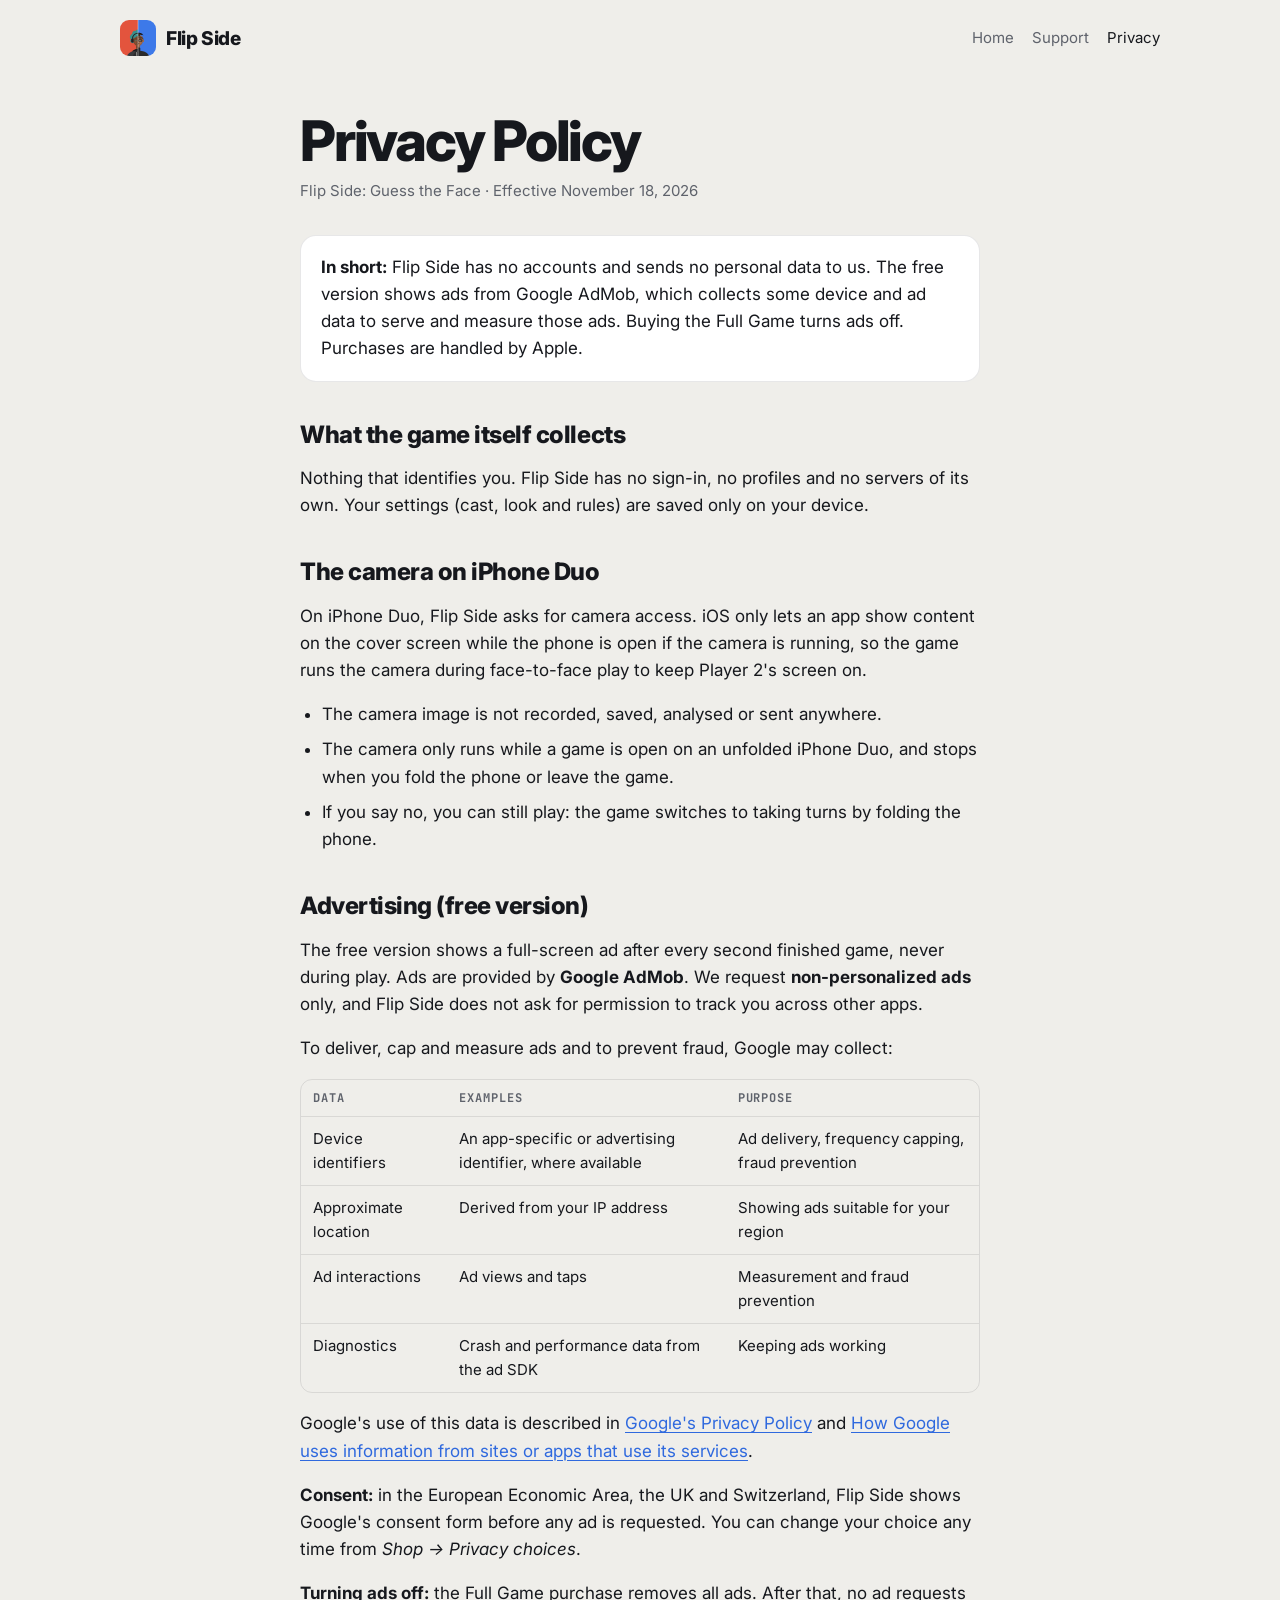
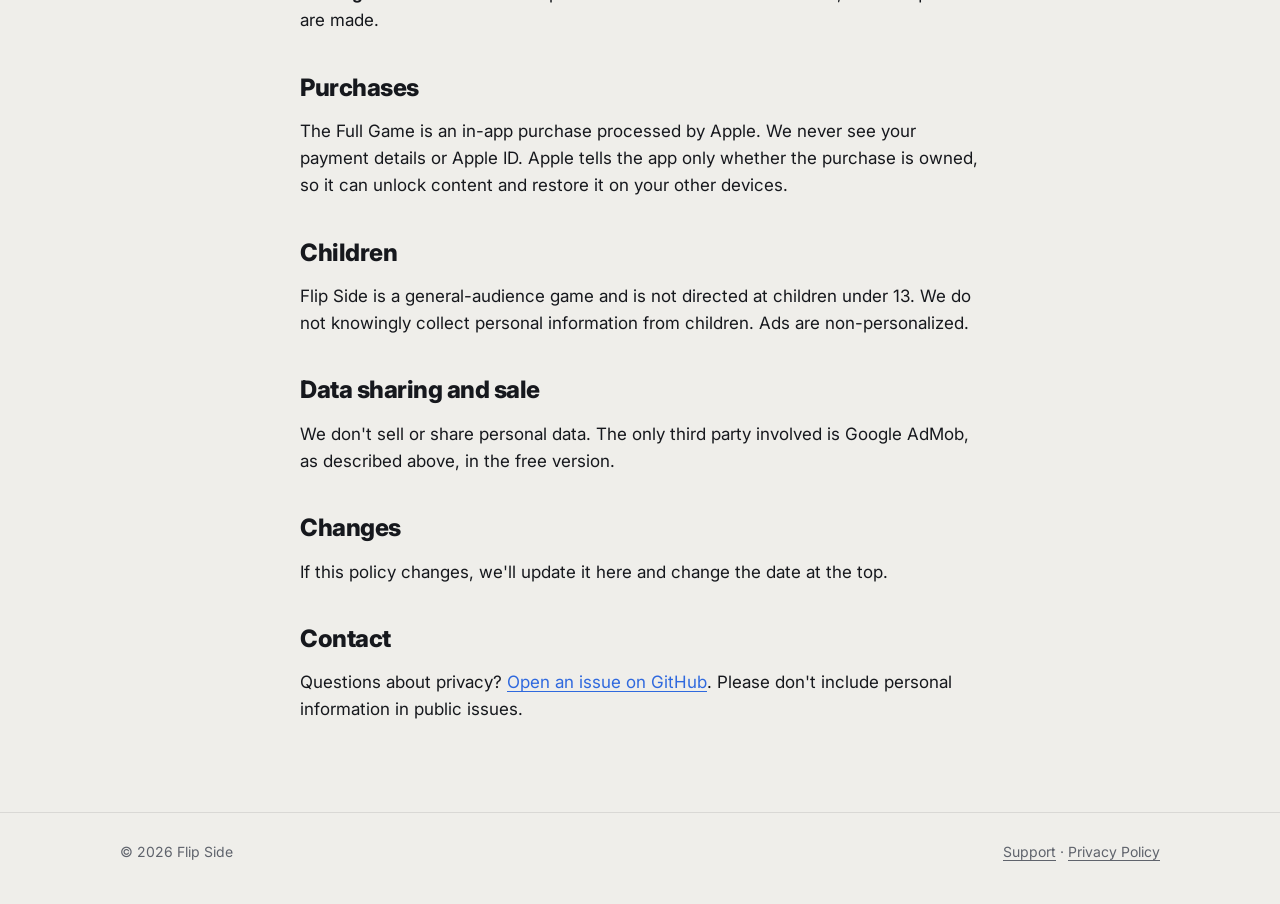
==== privacy.html @ 429391af "Add Flip Side website: landing, privacy policy, support Co-Authored-By: Claude Opus 5.5 <noreply@ant" ====
<!doctype html>
<html lang="en">
<head>
<meta charset="utf-8">
<meta name="viewport" content="width=device-width, initial-scale=1, viewport-fit=cover">
<title>Flip Side Privacy Policy</title>
<meta name="description" content="How Flip Side: Guess the Face handles your data.">
<link rel="icon" href="favicon.png">
<link rel="preconnect" href="https://fonts.googleapis.com">
<link rel="stylesheet" href="https://fonts.googleapis.com/css2?family=Inter:wght@400;500;600;700;800&family=JetBrains+Mono:wght@700&display=swap">
<link rel="stylesheet" href="style.css">
</head>
<body>
<header class="wrap top">
  <a class="brand" href="./"><img src="assets/icon.png" alt="">Flip Side</a>
  <nav aria-label="Site">
    <a href="./">Home</a>
    <a href="support.html">Support</a>
    <a href="privacy.html" aria-current="page">Privacy</a>
  </nav>
</header>

<main class="wrap narrow doc">
  <h1>Privacy Policy</h1>
  <p class="updated">Flip Side: Guess the Face · Effective November 18, 2026</p>

  <p class="callout"><strong>In short:</strong> Flip Side has no accounts and sends no personal data to us. The free version shows ads from Google AdMob, which collects some device and ad data to serve and measure those ads. Buying the Full Game turns ads off. Purchases are handled by Apple.</p>

  <h2>What the game itself collects</h2>
  <p>Nothing that identifies you. Flip Side has no sign-in, no profiles and no servers of its own. Your settings (cast, look and rules) are saved only on your device.</p>

  <h2>The camera on iPhone Duo</h2>
  <p>On iPhone Duo, Flip Side asks for camera access. iOS only lets an app show content on the cover screen while the phone is open if the camera is running, so the game runs the camera during face-to-face play to keep Player 2's screen on.</p>
  <ul>
    <li>The camera image is not recorded, saved, analysed or sent anywhere.</li>
    <li>The camera only runs while a game is open on an unfolded iPhone Duo, and stops when you fold the phone or leave the game.</li>
    <li>If you say no, you can still play: the game switches to taking turns by folding the phone.</li>
  </ul>

  <h2>Advertising (free version)</h2>
  <p>The free version shows a full-screen ad after every second finished game, never during play. Ads are provided by <strong>Google AdMob</strong>. We request <strong>non-personalized ads</strong> only, and Flip Side does not ask for permission to track you across other apps.</p>
  <p>To deliver, cap and measure ads and to prevent fraud, Google may collect:</p>
  <div class="tablewrap">
    <table>
      <thead><tr><th>Data</th><th>Examples</th><th>Purpose</th></tr></thead>
      <tbody>
        <tr><td>Device identifiers</td><td>An app-specific or advertising identifier, where available</td><td>Ad delivery, frequency capping, fraud prevention</td></tr>
        <tr><td>Approximate location</td><td>Derived from your IP address</td><td>Showing ads suitable for your region</td></tr>
        <tr><td>Ad interactions</td><td>Ad views and taps</td><td>Measurement and fraud prevention</td></tr>
        <tr><td>Diagnostics</td><td>Crash and performance data from the ad SDK</td><td>Keeping ads working</td></tr>
      </tbody>
    </table>
  </div>
  <p>Google's use of this data is described in <a href="https://policies.google.com/privacy">Google's Privacy Policy</a> and <a href="https://policies.google.com/technologies/partner-sites">How Google uses information from sites or apps that use its services</a>.</p>
  <p><strong>Consent:</strong> in the European Economic Area, the UK and Switzerland, Flip Side shows Google's consent form before any ad is requested. You can change your choice any time from <em>Shop → Privacy choices</em>.</p>
  <p><strong>Turning ads off:</strong> the Full Game purchase removes all ads. After that, no ad requests are made.</p>

  <h2>Purchases</h2>
  <p>The Full Game is an in-app purchase processed by Apple. We never see your payment details or Apple ID. Apple tells the app only whether the purchase is owned, so it can unlock content and restore it on your other devices.</p>

  <h2>Children</h2>
  <p>Flip Side is a general-audience game and is not directed at children under 13. We do not knowingly collect personal information from children. Ads are non-personalized.</p>

  <h2>Data sharing and sale</h2>
  <p>We don't sell or share personal data. The only third party involved is Google AdMob, as described above, in the free version.</p>

  <h2>Changes</h2>
  <p>If this policy changes, we'll update it here and change the date at the top.</p>

  <h2>Contact</h2>
  <p>Questions about privacy? <a href="https://github.com/nelsonthegr8/flipside/issues">Open an issue on GitHub</a>. Please don't include personal information in public issues.</p>
</main>

<footer>
  <div class="wrap">
    <span>© 2026 Flip Side</span>
    <span><a href="support.html">Support</a> · <a href="privacy.html">Privacy Policy</a></span>
  </div>
</footer>
</body>
</html>
---- style.css ----
/* Flip Side site — Studio look from the app: off-white table, Player 1 red, Player 2 blue. */
:root {
  --bg: #efeeea;
  --surface: #ffffff;
  --ink: #16181d;
  --muted: #5f636c;
  --line: #16181d1a;
  --p1: #d9472f;
  --p2: #2f69de;
  --display: "Inter", system-ui, -apple-system, "Helvetica Neue", sans-serif;
  --body: "Inter", system-ui, -apple-system, "Helvetica Neue", sans-serif;
  --mono: "JetBrains Mono", ui-monospace, Menlo, monospace;
  color-scheme: light;
}
@media (prefers-color-scheme: dark) {
  :root {
    --bg: #121418;
    --surface: #1b1e24;
    --ink: #eef0f4;
    --muted: #9ba1ad;
    --line: #ffffff1a;
    --p1: #ff7a62;
    --p2: #6f9cff;
    color-scheme: dark;
  }
}
* { box-sizing: border-box; }
html { -webkit-text-size-adjust: 100%; }
body {
  margin: 0;
  background: var(--bg);
  color: var(--ink);
  font: 400 17px/1.6 var(--body);
}
a { color: var(--p2); text-underline-offset: 3px; }
a:focus-visible, button:focus-visible { outline: 3px solid var(--p2); outline-offset: 3px; border-radius: 6px; }
.wrap {
  max-width: 1080px;
  margin: 0 auto;
  padding-left: max(20px, env(safe-area-inset-left));
  padding-right: max(20px, env(safe-area-inset-right));
}
.narrow { max-width: 720px; }

/* Header */
.top { display: flex; align-items: center; justify-content: space-between; gap: 16px; padding-block: 20px; }
.brand { display: flex; align-items: center; gap: 10px; color: var(--ink); text-decoration: none; font: 800 19px var(--display); letter-spacing: -0.02em; }
.brand img { width: 36px; height: 36px; border-radius: 9px; }
.top nav { display: flex; gap: 18px; font-size: 15px; }
.top nav a { color: var(--muted); text-decoration: none; }
.top nav a:hover, .top nav a[aria-current="page"] { color: var(--ink); }

/* Hero */
.hero { display: grid; grid-template-columns: minmax(0, 1.1fr) minmax(0, 0.9fr); gap: 48px; align-items: center; padding-block: 48px 72px; }
@media (max-width: 820px) { .hero { grid-template-columns: minmax(0, 1fr); gap: 32px; padding-block: 24px 48px; } }
.wordmark { font: 800 clamp(56px, 9vw, 104px)/0.95 var(--display); letter-spacing: -0.045em; margin: 0 0 18px; }
.wordmark .a { color: var(--p1); }
.wordmark .b { color: var(--p2); }
.hero .lede { font-size: clamp(19px, 2.2vw, 23px); line-height: 1.45; color: var(--muted); max-width: 30ch; margin: 0 0 28px; text-wrap: balance; }
.hero .lede strong { color: var(--ink); font-weight: 600; }
.cta { display: flex; flex-wrap: wrap; align-items: center; gap: 14px; }
.badge {
  display: inline-flex; align-items: center; gap: 10px;
  padding: 12px 18px; border-radius: 14px;
  background: var(--ink); color: var(--bg);
  font: 600 16px var(--body); text-decoration: none;
}
.badge small { display: block; font-weight: 500; font-size: 12px; opacity: 0.75; }
.note { font-size: 14px; color: var(--muted); }

/* Face to face visual */
.faces { display: flex; justify-content: center; }
.half { width: min(38vw, 190px); aspect-ratio: 0.4; overflow: hidden; position: relative; }
.half img { position: absolute; top: 0; height: 100%; width: 200%; }
.half.l { background: var(--p1); border-radius: 22px 0 0 22px; }
.half.r { background: var(--p2); border-radius: 0 22px 22px 0; }
.half.l img { left: 0; }
.half.r img { left: -100%; }
.seam { width: 6px; background: var(--surface); }
@media (prefers-reduced-motion: no-preference) {
  .half.l { animation: inL 0.9s cubic-bezier(.2,.8,.2,1) both; }
  .half.r { animation: inR 0.9s cubic-bezier(.2,.8,.2,1) both; }
  @keyframes inL { from { transform: translateX(-40%); opacity: 0; } }
  @keyframes inR { from { transform: translateX(40%); opacity: 0; } }
}

/* Sections */
section { padding-block: 56px; border-top: 1px solid var(--line); }
h2 { font: 800 clamp(30px, 4vw, 42px)/1.1 var(--display); letter-spacing: -0.03em; margin: 0 0 14px; text-wrap: balance; }
h3 { font: 700 20px/1.25 var(--display); margin: 0 0 6px; letter-spacing: -0.01em; }
.eyebrow { font: 700 12px var(--mono); letter-spacing: 0.14em; text-transform: uppercase; color: var(--muted); margin: 0 0 10px; }
.intro { color: var(--muted); max-width: 60ch; margin: 0 0 32px; }
.steps { display: grid; grid-template-columns: repeat(auto-fit, minmax(min(100%, 240px), 1fr)); gap: 16px; }
.step { background: var(--surface); border: 1px solid var(--line); border-radius: 18px; padding: 22px; }
.step .n { font: 700 13px var(--mono); color: var(--p1); margin-bottom: 10px; display: block; }
.step p { margin: 0; color: var(--muted); font-size: 16px; }

.duo { display: grid; grid-template-columns: minmax(0, 1fr) minmax(0, 1fr); gap: 40px; align-items: center; }
@media (max-width: 820px) { .duo { grid-template-columns: minmax(0, 1fr); } }
.duo ul { margin: 0; padding-left: 20px; display: grid; gap: 10px; color: var(--muted); }
.duo ul strong { color: var(--ink); }
.device { display: flex; justify-content: center; align-items: center; gap: 18px; }
.screen { border-radius: 18px; border: 8px solid #202329; display: grid; place-items: center; font: 600 14px var(--body); color: #fff; text-align: center; padding: 12px; }
.screen.inner { width: min(56vw, 300px); aspect-ratio: 951 / 669; background: var(--p1); position: relative; }
.screen.inner::after { content: ""; position: absolute; top: 0; bottom: 0; left: 50%; width: 2px; background: #0002; }
.screen.cover { width: min(26vw, 140px); aspect-ratio: 466 / 678; background: var(--p2); }

.packs { display: grid; grid-template-columns: repeat(auto-fit, minmax(min(100%, 300px), 1fr)); gap: 16px; }
.pack { background: var(--surface); border: 1px solid var(--line); border-radius: 18px; padding: 24px; display: grid; gap: 10px; align-content: start; }
.pack .price { font: 800 34px var(--display); letter-spacing: -0.03em; }
.pack ul { margin: 0; padding-left: 20px; color: var(--muted); display: grid; gap: 6px; }
.pack.full { border: 2px solid var(--p1); }

/* Legal / support pages */
.doc { padding-block: 24px 72px; }
.doc h1 { font: 800 clamp(38px, 6vw, 56px)/1.05 var(--display); letter-spacing: -0.04em; margin: 12px 0 8px; }
.doc .updated { color: var(--muted); font-size: 15px; margin: 0 0 32px; }
.doc h2 { font-size: 24px; margin: 40px 0 10px; letter-spacing: -0.02em; }
.doc p, .doc li { color: var(--ink); max-width: 68ch; }
.doc ul { padding-left: 22px; display: grid; gap: 8px; }
.doc .callout { background: var(--surface); border: 1px solid var(--line); border-radius: 16px; padding: 18px 20px; }
.doc table { border-collapse: collapse; width: 100%; font-size: 15px; }
.doc .tablewrap { overflow-x: auto; border: 1px solid var(--line); border-radius: 12px; }
.doc th, .doc td { text-align: left; padding: 10px 12px; border-bottom: 1px solid var(--line); vertical-align: top; }
.doc th { font: 700 12px var(--mono); letter-spacing: 0.08em; text-transform: uppercase; color: var(--muted); }
.doc tr:last-child td { border-bottom: 0; }
details { background: var(--surface); border: 1px solid var(--line); border-radius: 14px; padding: 16px 20px; margin-bottom: 10px; }
summary { font-weight: 600; cursor: pointer; }
details p { color: var(--muted); margin: 10px 0 0; }

footer { border-top: 1px solid var(--line); padding-block: 28px 40px; color: var(--muted); font-size: 14px; }
footer .wrap { display: flex; flex-wrap: wrap; justify-content: space-between; gap: 12px; }
footer a { color: var(--muted); }
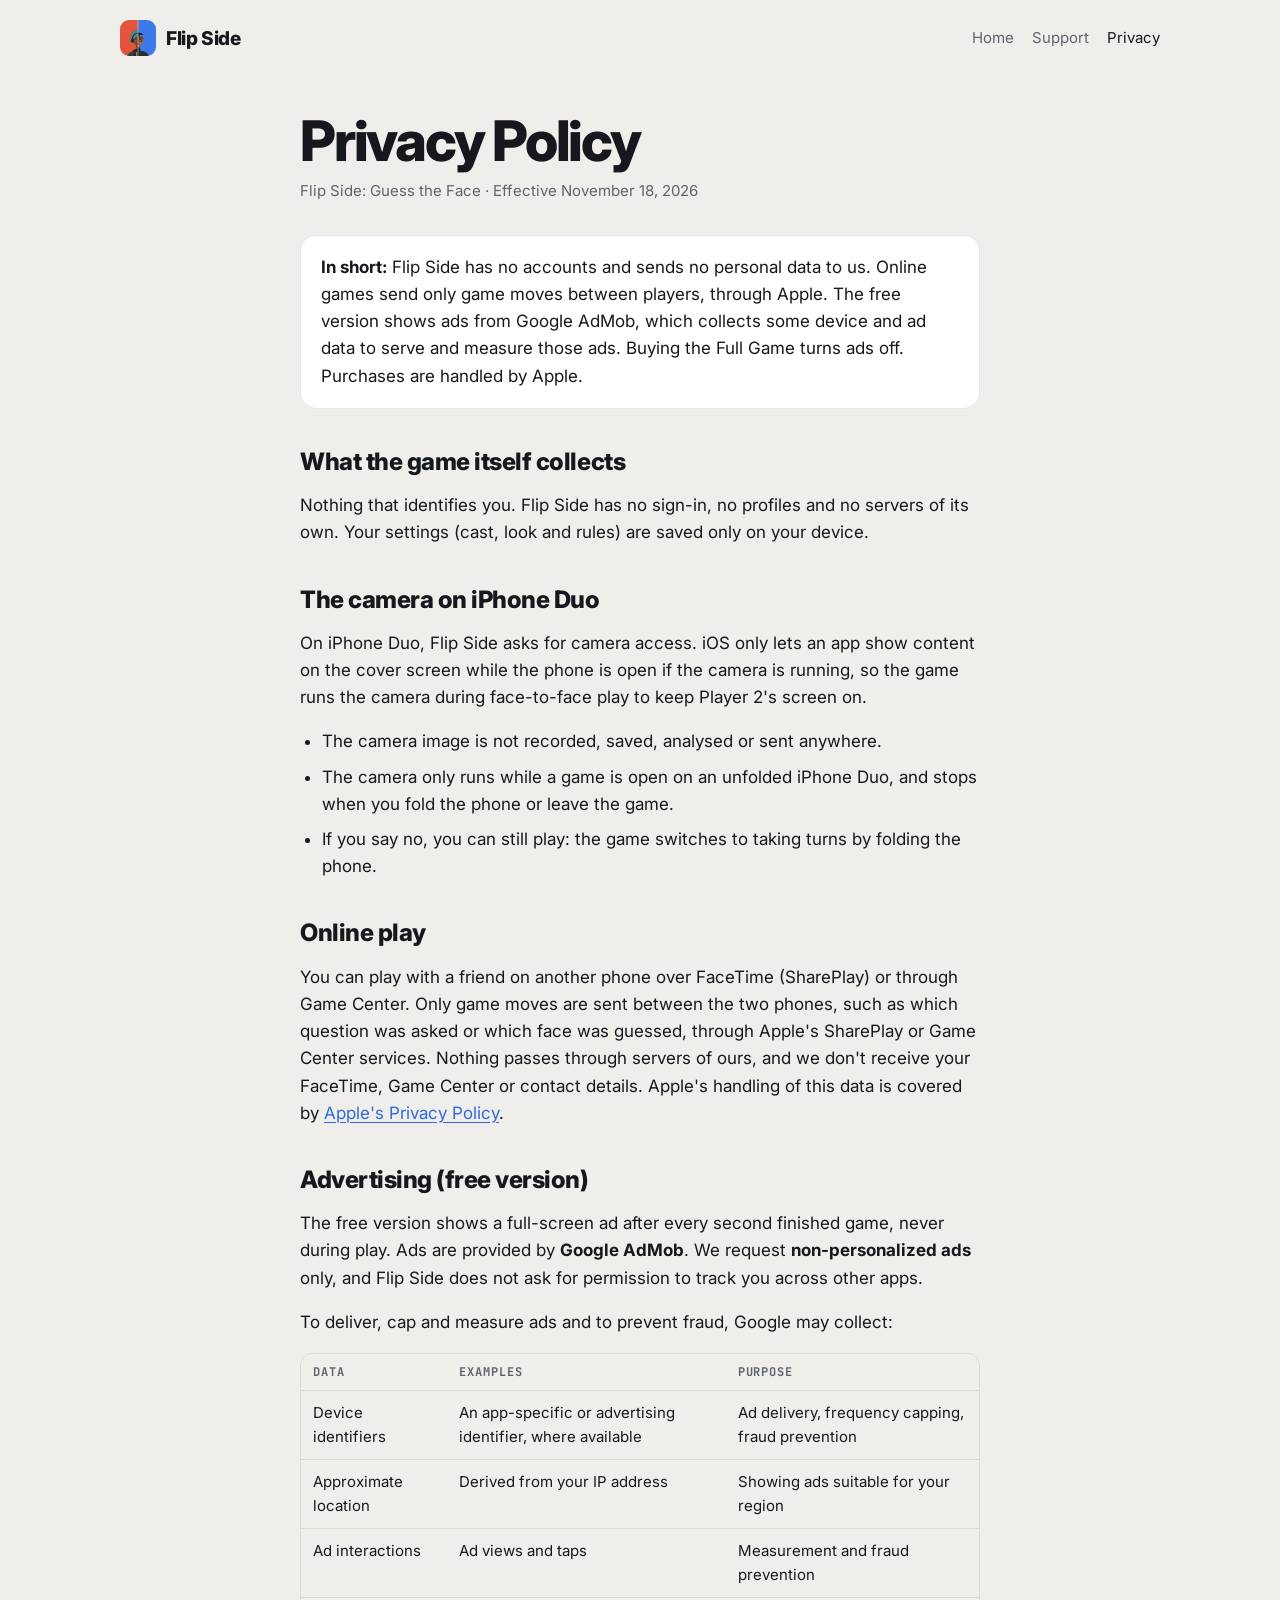
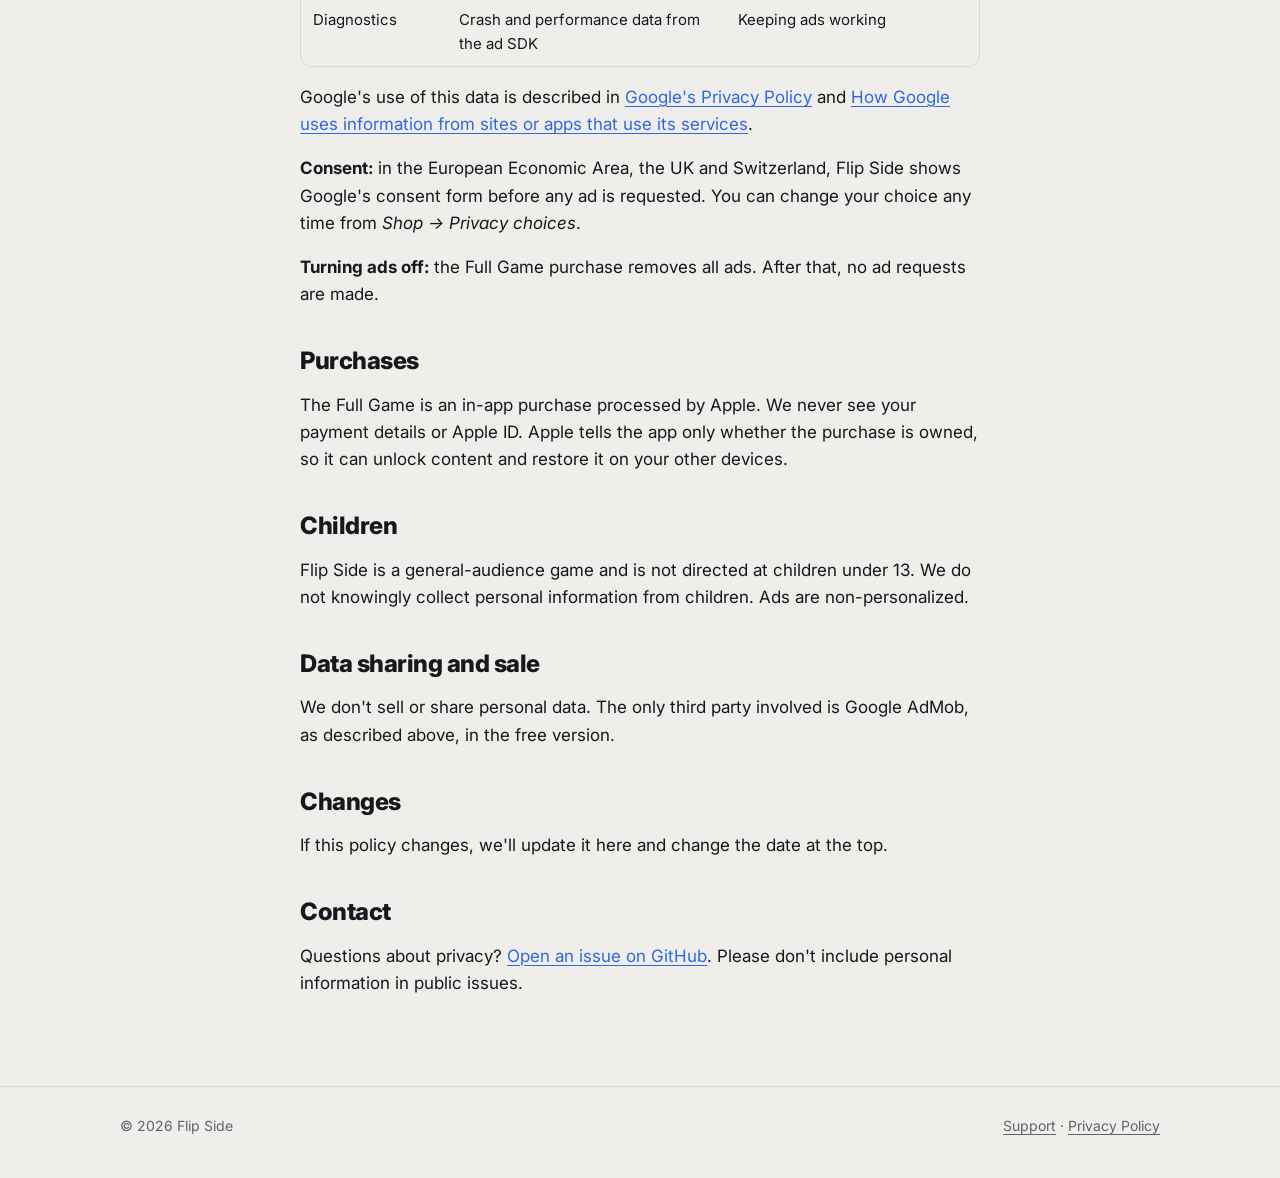
==== commit 8d6ee3bb: "Add online play (SharePlay, Game Center) and own-question help to privacy, support and home Co-Autho" ====
--- a/privacy.html
+++ b/privacy.html
@@ -24,7 +24,7 @@
   <h1>Privacy Policy</h1>
   <p class="updated">Flip Side: Guess the Face · Effective November 18, 2026</p>
 
-  <p class="callout"><strong>In short:</strong> Flip Side has no accounts and sends no personal data to us. The free version shows ads from Google AdMob, which collects some device and ad data to serve and measure those ads. Buying the Full Game turns ads off. Purchases are handled by Apple.</p>
+  <p class="callout"><strong>In short:</strong> Flip Side has no accounts and sends no personal data to us. Online games send only game moves between players, through Apple. The free version shows ads from Google AdMob, which collects some device and ad data to serve and measure those ads. Buying the Full Game turns ads off. Purchases are handled by Apple.</p>
 
   <h2>What the game itself collects</h2>
   <p>Nothing that identifies you. Flip Side has no sign-in, no profiles and no servers of its own. Your settings (cast, look and rules) are saved only on your device.</p>
@@ -36,6 +36,9 @@
     <li>The camera only runs while a game is open on an unfolded iPhone Duo, and stops when you fold the phone or leave the game.</li>
     <li>If you say no, you can still play: the game switches to taking turns by folding the phone.</li>
   </ul>
+
+  <h2>Online play</h2>
+  <p>You can play with a friend on another phone over FaceTime (SharePlay) or through Game Center. Only game moves are sent between the two phones, such as which question was asked or which face was guessed, through Apple's SharePlay or Game Center services. Nothing passes through servers of ours, and we don't receive your FaceTime, Game Center or contact details. Apple's handling of this data is covered by <a href="https://www.apple.com/legal/privacy/">Apple's Privacy Policy</a>.</p>
 
   <h2>Advertising (free version)</h2>
   <p>The free version shows a full-screen ad after every second finished game, never during play. Ads are provided by <strong>Google AdMob</strong>. We request <strong>non-personalized ads</strong> only, and Flip Side does not ask for permission to track you across other apps.</p>
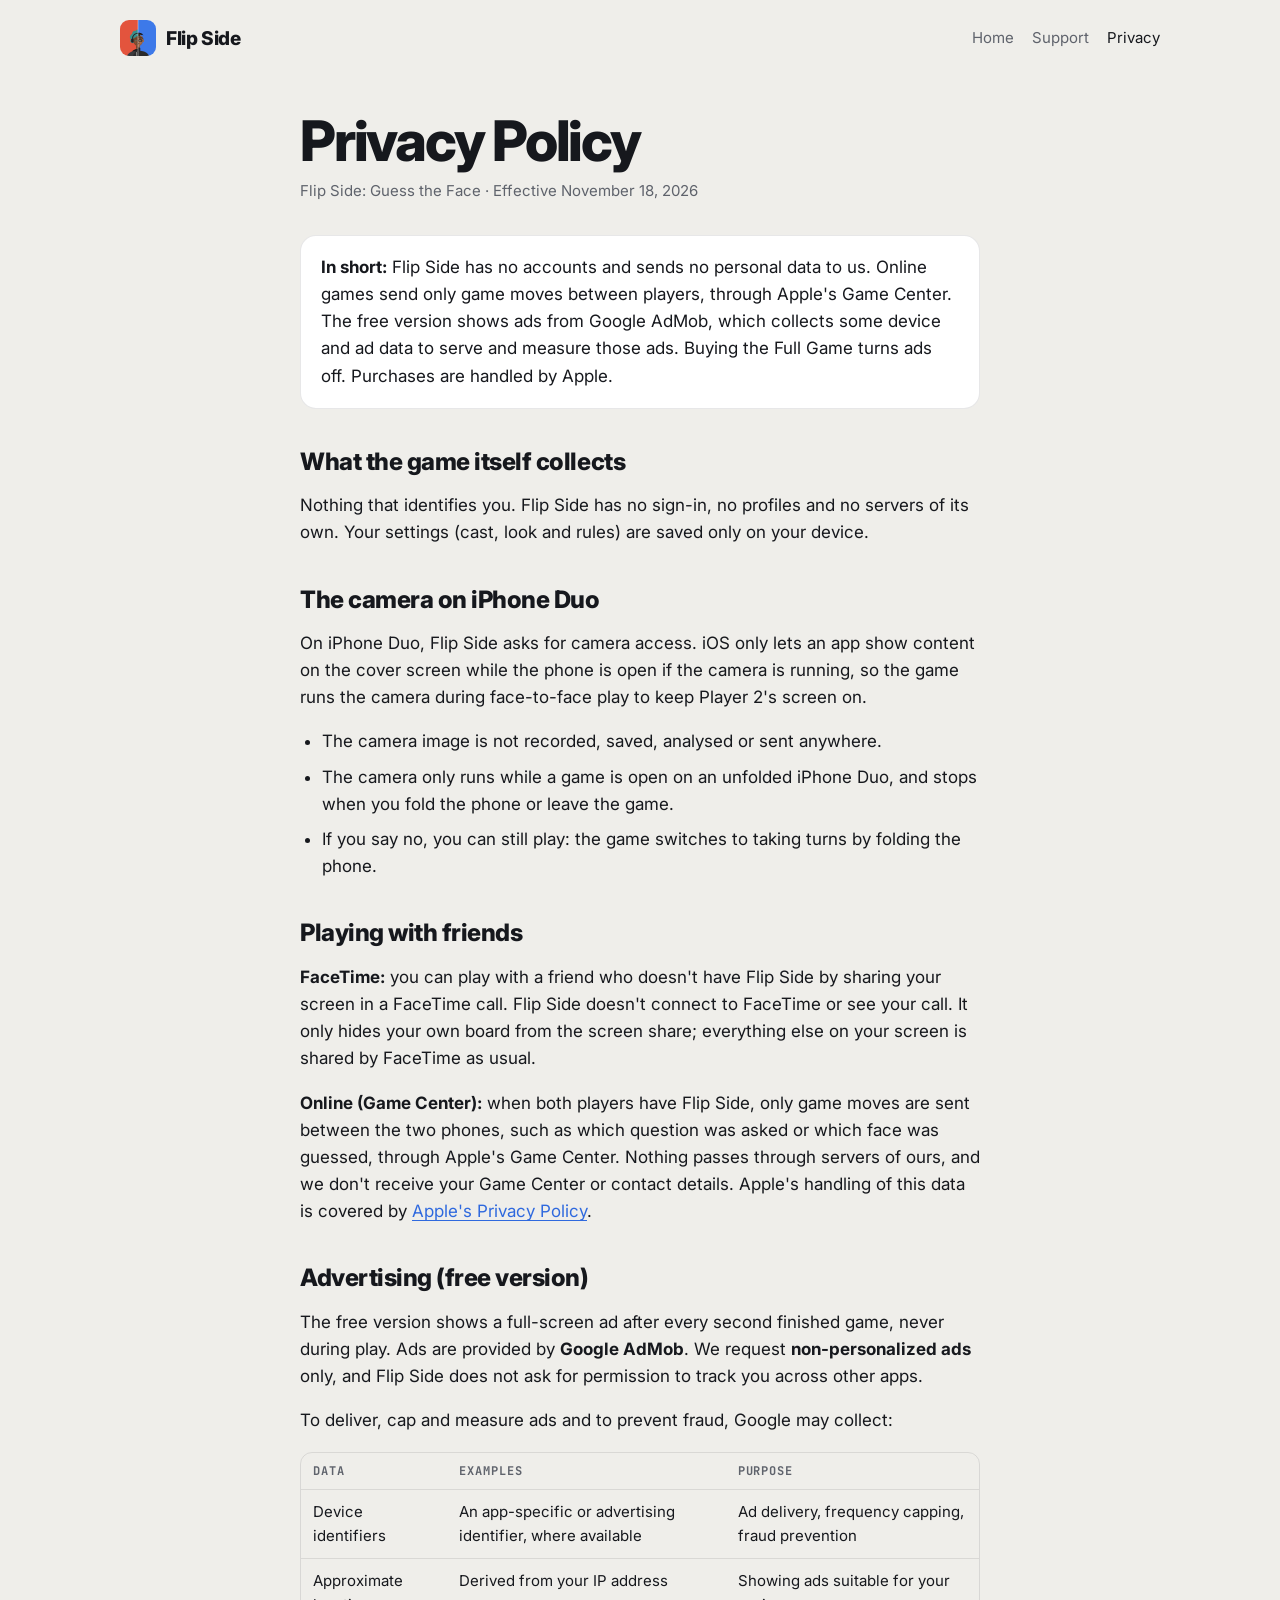
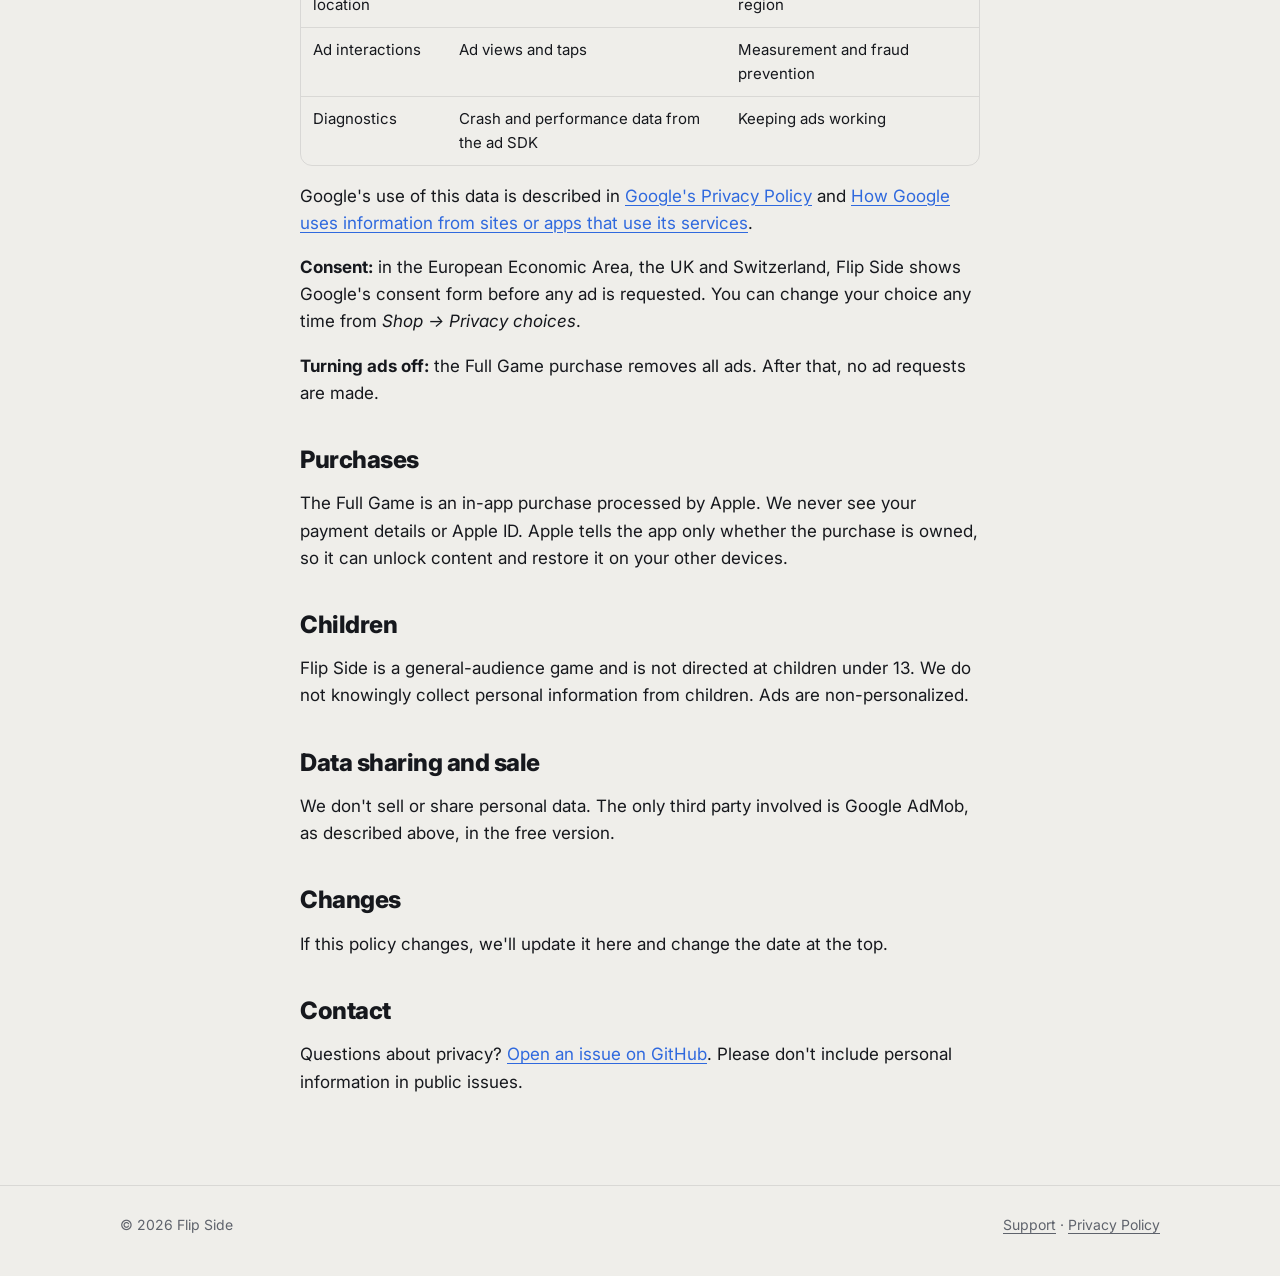
==== commit bfb7cc13: "FaceTime play without the app; update privacy and support Co-Authored-By: Claude Opus 5.5 <noreply@a" ====
--- a/privacy.html
+++ b/privacy.html
@@ -24,7 +24,7 @@
   <h1>Privacy Policy</h1>
   <p class="updated">Flip Side: Guess the Face · Effective November 18, 2026</p>
 
-  <p class="callout"><strong>In short:</strong> Flip Side has no accounts and sends no personal data to us. Online games send only game moves between players, through Apple. The free version shows ads from Google AdMob, which collects some device and ad data to serve and measure those ads. Buying the Full Game turns ads off. Purchases are handled by Apple.</p>
+  <p class="callout"><strong>In short:</strong> Flip Side has no accounts and sends no personal data to us. Online games send only game moves between players, through Apple's Game Center. The free version shows ads from Google AdMob, which collects some device and ad data to serve and measure those ads. Buying the Full Game turns ads off. Purchases are handled by Apple.</p>
 
   <h2>What the game itself collects</h2>
   <p>Nothing that identifies you. Flip Side has no sign-in, no profiles and no servers of its own. Your settings (cast, look and rules) are saved only on your device.</p>
@@ -37,8 +37,9 @@
     <li>If you say no, you can still play: the game switches to taking turns by folding the phone.</li>
   </ul>
 
-  <h2>Online play</h2>
-  <p>You can play with a friend on another phone over FaceTime (SharePlay) or through Game Center. Only game moves are sent between the two phones, such as which question was asked or which face was guessed, through Apple's SharePlay or Game Center services. Nothing passes through servers of ours, and we don't receive your FaceTime, Game Center or contact details. Apple's handling of this data is covered by <a href="https://www.apple.com/legal/privacy/">Apple's Privacy Policy</a>.</p>
+  <h2>Playing with friends</h2>
+  <p><strong>FaceTime:</strong> you can play with a friend who doesn't have Flip Side by sharing your screen in a FaceTime call. Flip Side doesn't connect to FaceTime or see your call. It only hides your own board from the screen share; everything else on your screen is shared by FaceTime as usual.</p>
+  <p><strong>Online (Game Center):</strong> when both players have Flip Side, only game moves are sent between the two phones, such as which question was asked or which face was guessed, through Apple's Game Center. Nothing passes through servers of ours, and we don't receive your Game Center or contact details. Apple's handling of this data is covered by <a href="https://www.apple.com/legal/privacy/">Apple's Privacy Policy</a>.</p>
 
   <h2>Advertising (free version)</h2>
   <p>The free version shows a full-screen ad after every second finished game, never during play. Ads are provided by <strong>Google AdMob</strong>. We request <strong>non-personalized ads</strong> only, and Flip Side does not ask for permission to track you across other apps.</p>
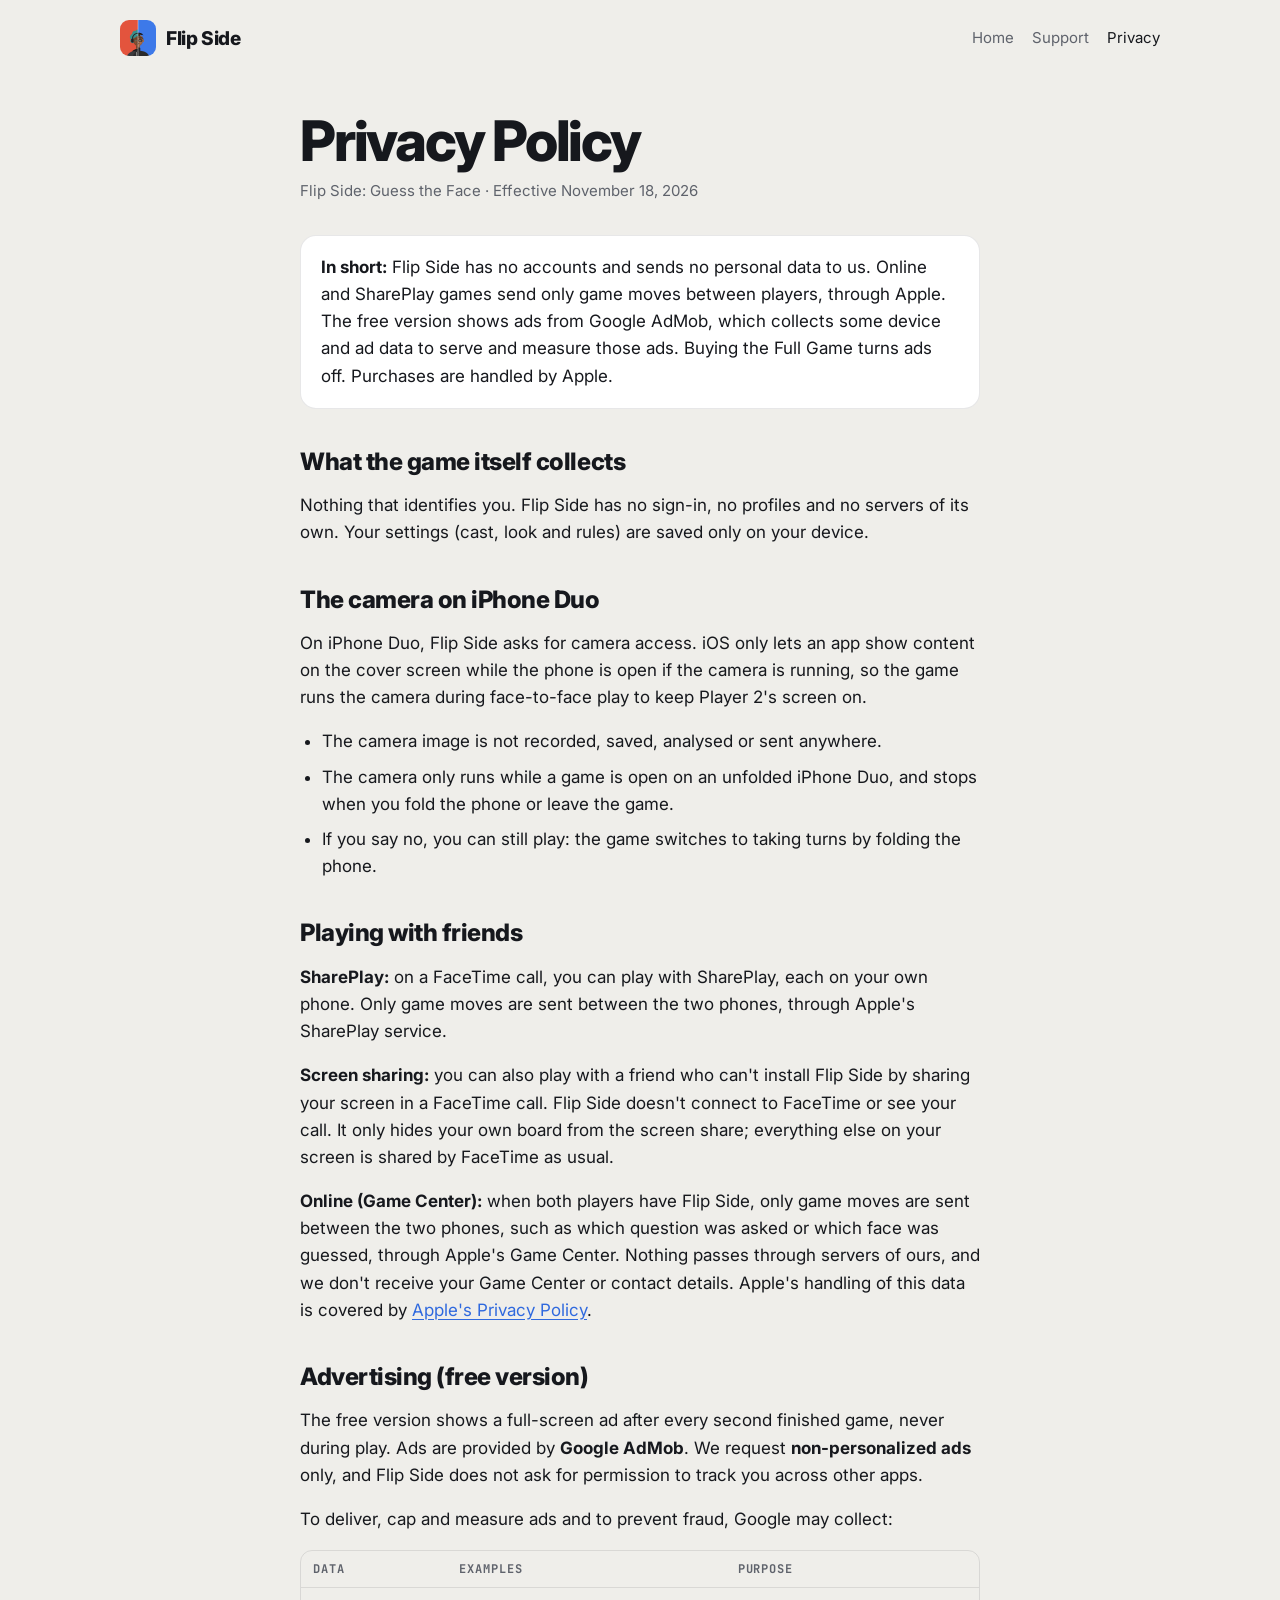
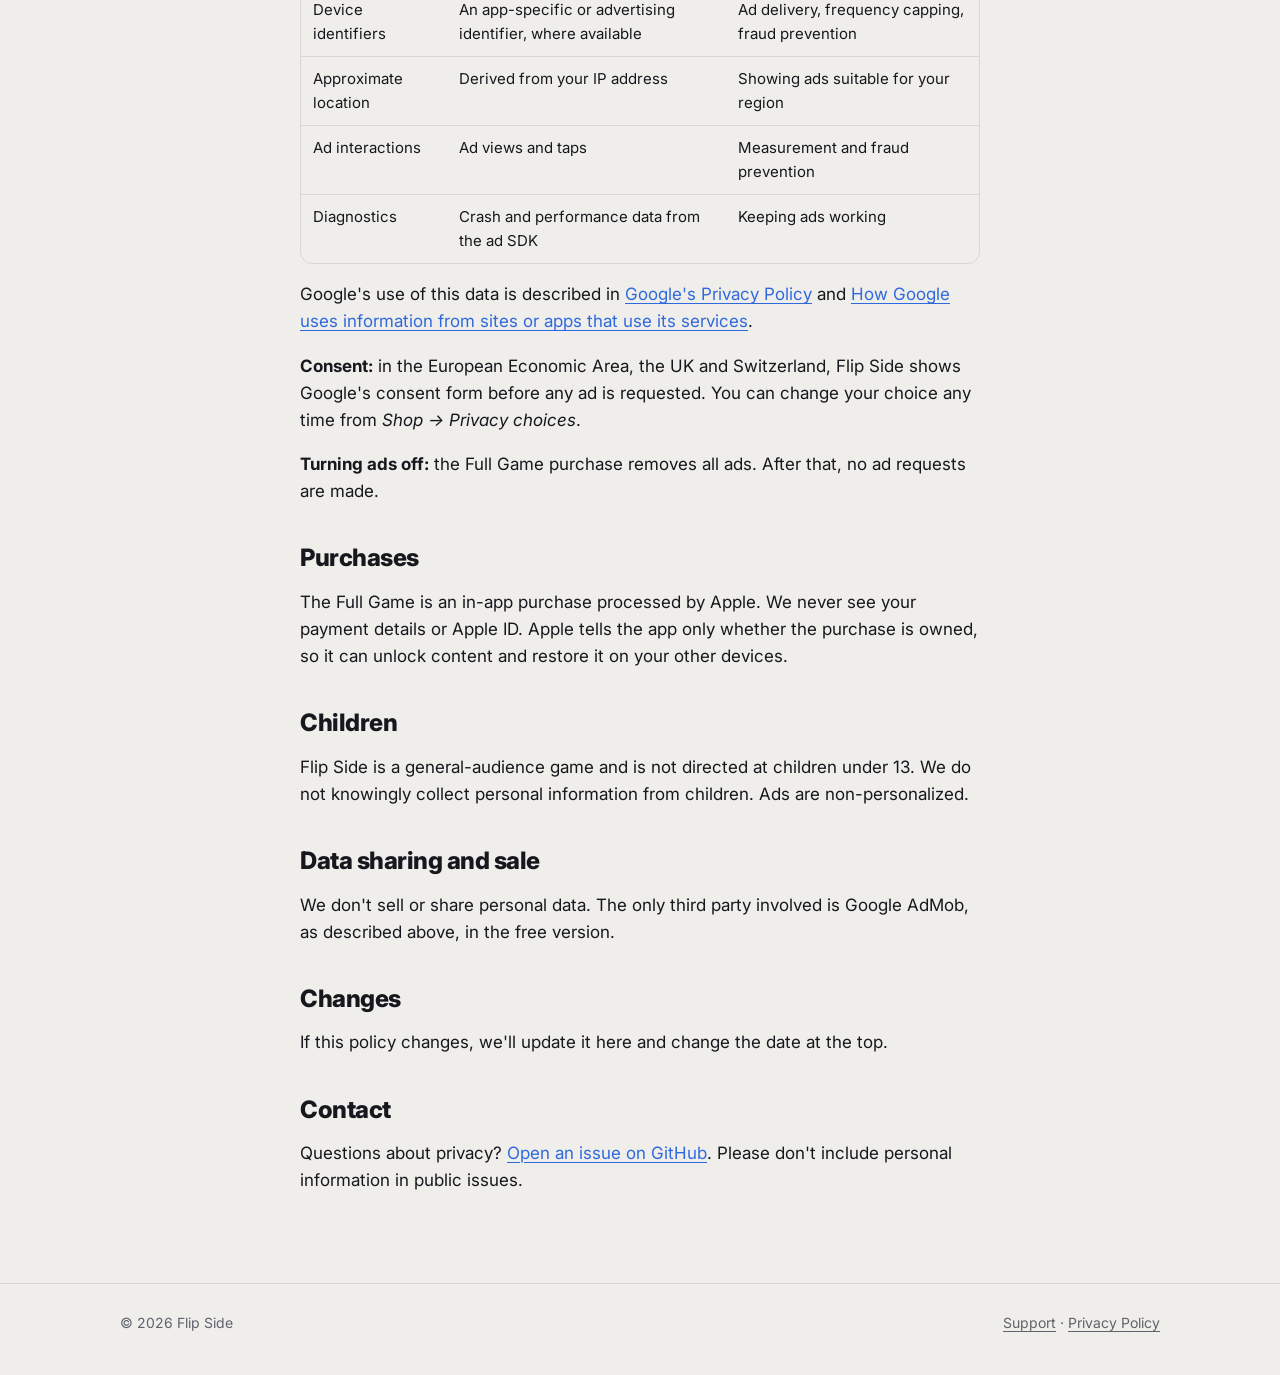
==== commit 333cf404: "SharePlay for FaceTime play, screen sharing as fallback Co-Authored-By: Claude Opus 5.5 <noreply@ant" ====
--- a/privacy.html
+++ b/privacy.html
@@ -24,7 +24,7 @@
   <h1>Privacy Policy</h1>
   <p class="updated">Flip Side: Guess the Face · Effective November 18, 2026</p>
 
-  <p class="callout"><strong>In short:</strong> Flip Side has no accounts and sends no personal data to us. Online games send only game moves between players, through Apple's Game Center. The free version shows ads from Google AdMob, which collects some device and ad data to serve and measure those ads. Buying the Full Game turns ads off. Purchases are handled by Apple.</p>
+  <p class="callout"><strong>In short:</strong> Flip Side has no accounts and sends no personal data to us. Online and SharePlay games send only game moves between players, through Apple. The free version shows ads from Google AdMob, which collects some device and ad data to serve and measure those ads. Buying the Full Game turns ads off. Purchases are handled by Apple.</p>
 
   <h2>What the game itself collects</h2>
   <p>Nothing that identifies you. Flip Side has no sign-in, no profiles and no servers of its own. Your settings (cast, look and rules) are saved only on your device.</p>
@@ -38,7 +38,8 @@
   </ul>
 
   <h2>Playing with friends</h2>
-  <p><strong>FaceTime:</strong> you can play with a friend who doesn't have Flip Side by sharing your screen in a FaceTime call. Flip Side doesn't connect to FaceTime or see your call. It only hides your own board from the screen share; everything else on your screen is shared by FaceTime as usual.</p>
+  <p><strong>SharePlay:</strong> on a FaceTime call, you can play with SharePlay, each on your own phone. Only game moves are sent between the two phones, through Apple's SharePlay service.</p>
+  <p><strong>Screen sharing:</strong> you can also play with a friend who can't install Flip Side by sharing your screen in a FaceTime call. Flip Side doesn't connect to FaceTime or see your call. It only hides your own board from the screen share; everything else on your screen is shared by FaceTime as usual.</p>
   <p><strong>Online (Game Center):</strong> when both players have Flip Side, only game moves are sent between the two phones, such as which question was asked or which face was guessed, through Apple's Game Center. Nothing passes through servers of ours, and we don't receive your Game Center or contact details. Apple's handling of this data is covered by <a href="https://www.apple.com/legal/privacy/">Apple's Privacy Policy</a>.</p>
 
   <h2>Advertising (free version)</h2>
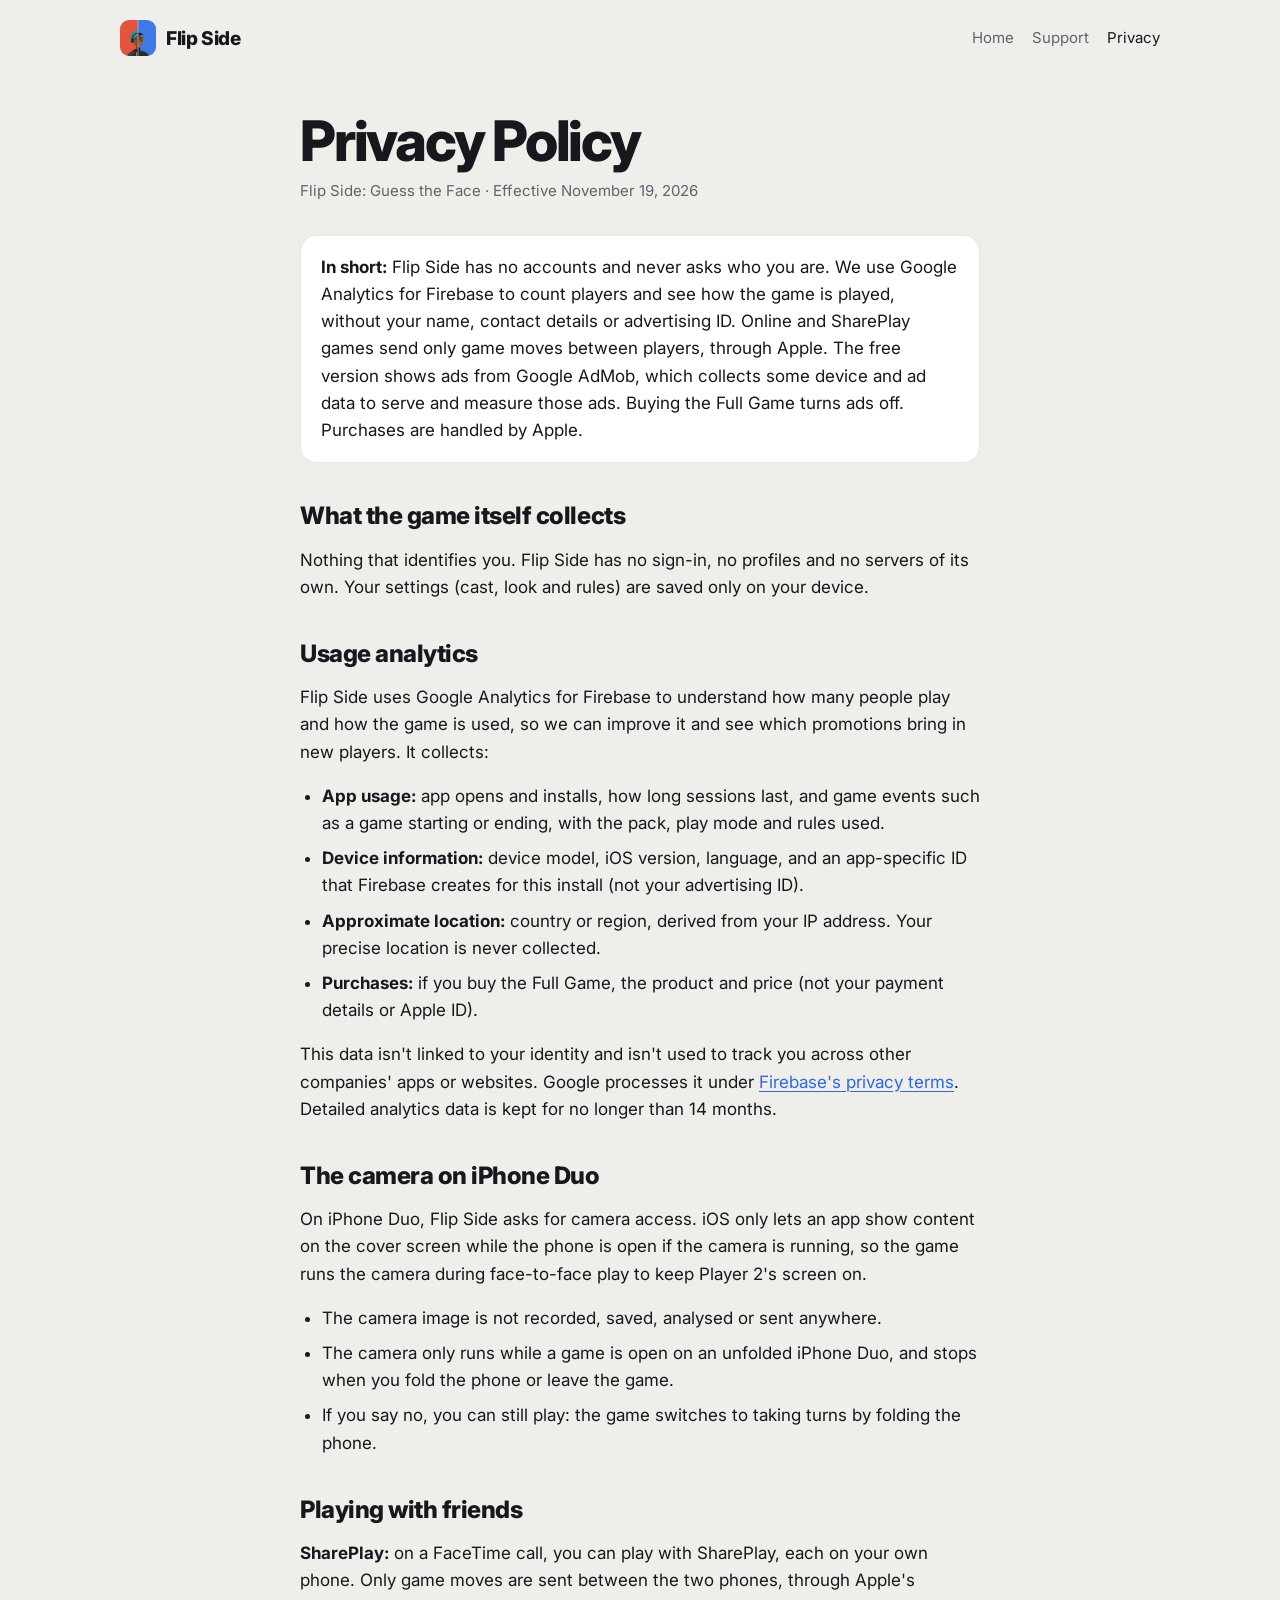
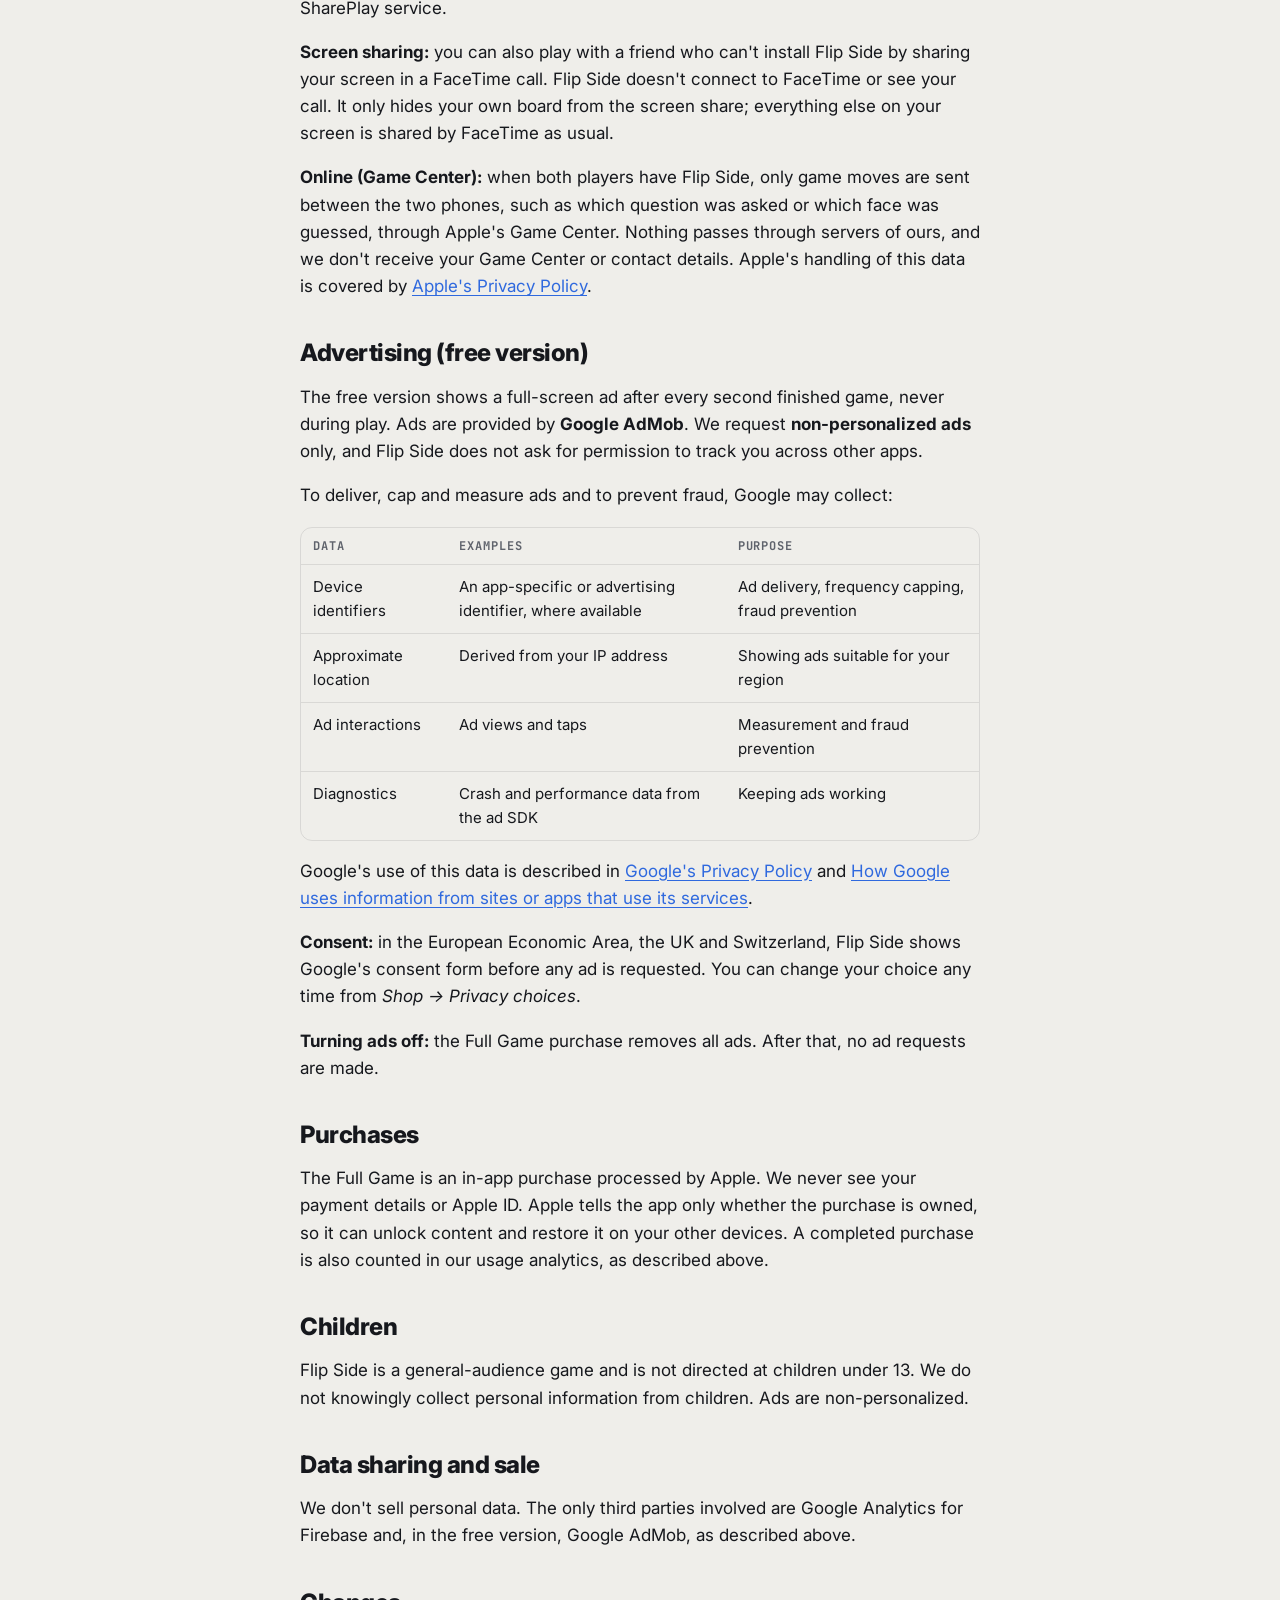
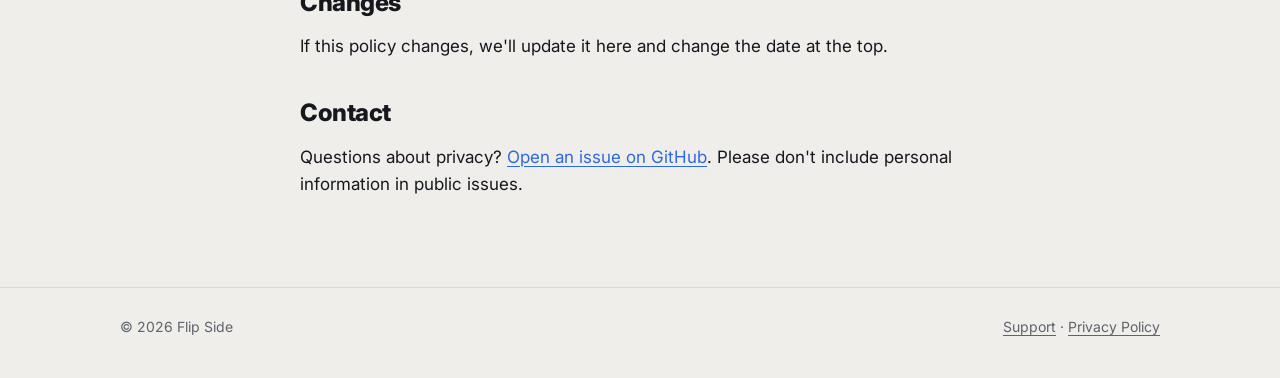
==== commit 3eb034d4: "Privacy policy: describe Google Analytics for Firebase Co-Authored-By: Claude Opus 5.5 <noreply@anth" ====
--- a/privacy.html
+++ b/privacy.html
@@ -22,12 +22,22 @@
 
 <main class="wrap narrow doc">
   <h1>Privacy Policy</h1>
-  <p class="updated">Flip Side: Guess the Face · Effective November 18, 2026</p>
+  <p class="updated">Flip Side: Guess the Face · Effective November 19, 2026</p>
 
-  <p class="callout"><strong>In short:</strong> Flip Side has no accounts and sends no personal data to us. Online and SharePlay games send only game moves between players, through Apple. The free version shows ads from Google AdMob, which collects some device and ad data to serve and measure those ads. Buying the Full Game turns ads off. Purchases are handled by Apple.</p>
+  <p class="callout"><strong>In short:</strong> Flip Side has no accounts and never asks who you are. We use Google Analytics for Firebase to count players and see how the game is played, without your name, contact details or advertising ID. Online and SharePlay games send only game moves between players, through Apple. The free version shows ads from Google AdMob, which collects some device and ad data to serve and measure those ads. Buying the Full Game turns ads off. Purchases are handled by Apple.</p>
 
   <h2>What the game itself collects</h2>
   <p>Nothing that identifies you. Flip Side has no sign-in, no profiles and no servers of its own. Your settings (cast, look and rules) are saved only on your device.</p>
+
+  <h2>Usage analytics</h2>
+  <p>Flip Side uses Google Analytics for Firebase to understand how many people play and how the game is used, so we can improve it and see which promotions bring in new players. It collects:</p>
+  <ul>
+    <li><strong>App usage:</strong> app opens and installs, how long sessions last, and game events such as a game starting or ending, with the pack, play mode and rules used.</li>
+    <li><strong>Device information:</strong> device model, iOS version, language, and an app-specific ID that Firebase creates for this install (not your advertising ID).</li>
+    <li><strong>Approximate location:</strong> country or region, derived from your IP address. Your precise location is never collected.</li>
+    <li><strong>Purchases:</strong> if you buy the Full Game, the product and price (not your payment details or Apple ID).</li>
+  </ul>
+  <p>This data isn't linked to your identity and isn't used to track you across other companies' apps or websites. Google processes it under <a href="https://firebase.google.com/support/privacy">Firebase's privacy terms</a>. Detailed analytics data is kept for no longer than 14 months.</p>
 
   <h2>The camera on iPhone Duo</h2>
   <p>On iPhone Duo, Flip Side asks for camera access. iOS only lets an app show content on the cover screen while the phone is open if the camera is running, so the game runs the camera during face-to-face play to keep Player 2's screen on.</p>
@@ -61,13 +71,13 @@
   <p><strong>Turning ads off:</strong> the Full Game purchase removes all ads. After that, no ad requests are made.</p>
 
   <h2>Purchases</h2>
-  <p>The Full Game is an in-app purchase processed by Apple. We never see your payment details or Apple ID. Apple tells the app only whether the purchase is owned, so it can unlock content and restore it on your other devices.</p>
+  <p>The Full Game is an in-app purchase processed by Apple. We never see your payment details or Apple ID. Apple tells the app only whether the purchase is owned, so it can unlock content and restore it on your other devices. A completed purchase is also counted in our usage analytics, as described above.</p>
 
   <h2>Children</h2>
   <p>Flip Side is a general-audience game and is not directed at children under 13. We do not knowingly collect personal information from children. Ads are non-personalized.</p>
 
   <h2>Data sharing and sale</h2>
-  <p>We don't sell or share personal data. The only third party involved is Google AdMob, as described above, in the free version.</p>
+  <p>We don't sell personal data. The only third parties involved are Google Analytics for Firebase and, in the free version, Google AdMob, as described above.</p>
 
   <h2>Changes</h2>
   <p>If this policy changes, we'll update it here and change the date at the top.</p>
